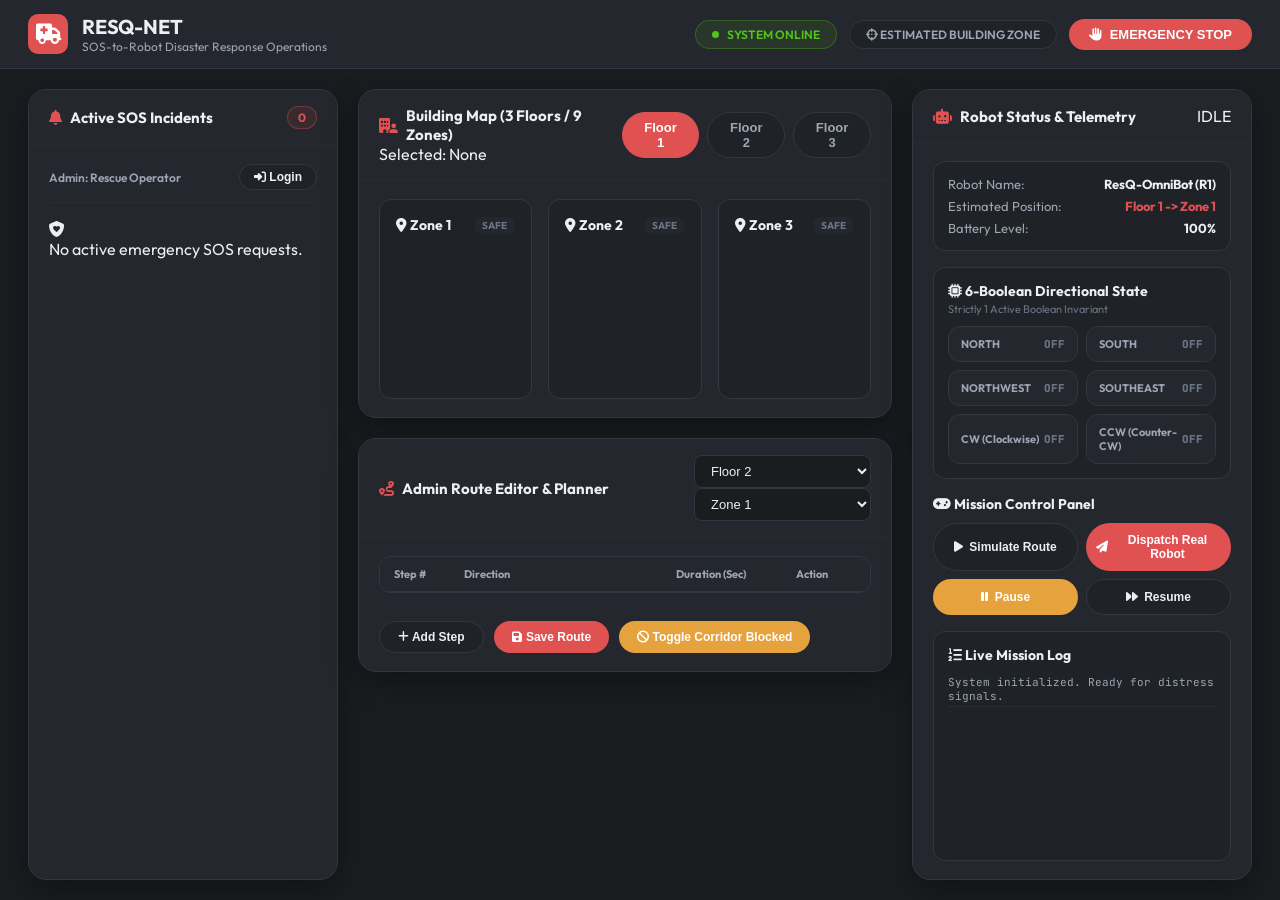
==== dashboard/index.html @ 4708c091 "Initial production deployment" ====
<!DOCTYPE html>
<html lang="en">
<head>
    <meta charset="UTF-8">
    <meta name="viewport" content="width=device-width, initial-scale=1.0">
    <title>RESQ-NET | Disaster Response Control Center</title>
    <!-- Google Fonts -->
    <link rel="preconnect" href="https://fonts.googleapis.com">
    <link rel="preconnect" href="https://fonts.gstatic.com" crossorigin>
    <link href="https://fonts.googleapis.com/css2?family=Outfit:wght@400;500;600;700;800&family=JetBrains+Mono:wght@500;700&display=swap" rel="stylesheet">
    <!-- FontAwesome Icons -->
    <link rel="stylesheet" href="https://cdnjs.cloudflare.com/ajax/libs/font-awesome/6.4.0/css/all.min.css">
    <link rel="stylesheet" href="style.css">
</head>
<body>
    <!-- HEADER -->
    <header class="app-header">
        <div class="brand">
            <div class="brand-icon"><i class="fa-solid fa-truck-medical"></i></div>
            <div>
                <h1>RESQ-NET</h1>
                <p class="subtitle">SOS-to-Robot Disaster Response Operations</p>
            </div>
        </div>

        <div class="header-status">
            <div class="status-badge" id="serverStatusBadge">
                <span class="pulse-dot"></span>
                <span>SYSTEM ONLINE</span>
            </div>
            <div class="mode-badge">
                <i class="fa-solid fa-crosshairs"></i> ESTIMATED BUILDING ZONE
            </div>
            <button class="btn-emergency-stop" id="btnEmergencyStop">
                <i class="fa-solid fa-hand-paper"></i> EMERGENCY STOP
            </button>
        </div>
    </header>

    <!-- MAIN CONTROL CENTER CONTAINER -->
    <main class="dashboard-grid">
        
        <!-- LEFT PANEL: SOS INCIDENTS & PRIORITY RANKING -->
        <section class="card panel-incidents">
            <div class="card-header">
                <h2><i class="fa-solid fa-bell"></i> Active SOS Incidents</h2>
                <span class="counter-badge" id="incidentCount">0</span>
            </div>
            <div class="card-body">
                <!-- Admin Auth Bar -->
                <div class="auth-bar" id="authBar">
                    <span id="userRoleBadge" class="user-role-badge">Admin: Rescue Operator</span>
                    <button class="btn-sm" id="btnLoginModal"><i class="fa-solid fa-right-to-bracket"></i> Login</button>
                </div>

                <div class="incidents-list" id="incidentsList">
                    <div class="empty-state">
                        <i class="fa-solid fa-shield-heart"></i>
                        <p>No active emergency SOS requests.</p>
                    </div>
                </div>
            </div>
        </section>

        <!-- CENTER PANEL: 3-FLOOR BUILDING MAP & ROUTE EDITOR -->
        <section class="panel-center">
            
            <!-- 3-FLOOR MAP VISUALIZER -->
            <div class="card card-map">
                <div class="card-header map-header">
                    <div class="map-title">
                        <h2><i class="fa-solid fa-building-user"></i> Building Map (3 Floors / 9 Zones)</h2>
                        <span class="active-incident-label" id="activeIncidentLabel">Selected: None</span>
                    </div>
                    
                    <!-- Floor Switcher Tabs -->
                    <div class="floor-tabs" id="floorTabs">
                        <button class="tab-btn active" data-floor="Floor 1">Floor 1</button>
                        <button class="tab-btn" data-floor="Floor 2">Floor 2</button>
                        <button class="tab-btn" data-floor="Floor 3">Floor 3</button>
                    </div>
                </div>

                <div class="card-body map-body">
                    <!-- 3-Zone Floor Grid -->
                    <div class="floor-grid" id="floorGrid">
                        <!-- Zone 1 -->
                        <div class="zone-card" id="zone-1" data-zone="Zone 1">
                            <div class="zone-header">
                                <span class="zone-name"><i class="fa-solid fa-location-dot"></i> Zone 1</span>
                                <span class="zone-status-tag" id="zone-1-tag">SAFE</span>
                            </div>
                            <div class="zone-content">
                                <div class="target-marker" id="zone-1-target" style="display:none;">
                                    <i class="fa-solid fa-user-injured"></i> Victim Here
                                </div>
                                <div class="robot-marker" id="zone-1-robot" style="display:none;">
                                    <i class="fa-solid fa-robot"></i> Robot (Estimated)
                                </div>
                            </div>
                        </div>

                        <!-- Zone 2 -->
                        <div class="zone-card" id="zone-2" data-zone="Zone 2">
                            <div class="zone-header">
                                <span class="zone-name"><i class="fa-solid fa-location-dot"></i> Zone 2</span>
                                <span class="zone-status-tag" id="zone-2-tag">SAFE</span>
                            </div>
                            <div class="zone-content">
                                <div class="target-marker" id="zone-2-target" style="display:none;">
                                    <i class="fa-solid fa-user-injured"></i> Victim Here
                                </div>
                                <div class="robot-marker" id="zone-2-robot" style="display:none;">
                                    <i class="fa-solid fa-robot"></i> Robot (Estimated)
                                </div>
                            </div>
                        </div>

                        <!-- Zone 3 -->
                        <div class="zone-card" id="zone-3" data-zone="Zone 3">
                            <div class="zone-header">
                                <span class="zone-name"><i class="fa-solid fa-location-dot"></i> Zone 3</span>
                                <span class="zone-status-tag" id="zone-3-tag">SAFE</span>
                            </div>
                            <div class="zone-content">
                                <div class="target-marker" id="zone-3-target" style="display:none;">
                                    <i class="fa-solid fa-user-injured"></i> Victim Here
                                </div>
                                <div class="robot-marker" id="zone-3-robot" style="display:none;">
                                    <i class="fa-solid fa-robot"></i> Robot (Estimated)
                                </div>
                            </div>
                        </div>
                    </div>

                    <!-- Digital Preview Simulation Bar -->
                    <div class="simulation-preview-bar" id="simPreviewBar" style="display:none;">
                        <div class="sim-header">
                            <span><i class="fa-solid fa-laptop-code"></i> SOFTWARE DIGITAL SIMULATOR</span>
                            <span id="simStepText">Step 0 / 0</span>
                        </div>
                        <div class="progress-track">
                            <div class="progress-fill" id="simProgressFill" style="width: 0%;"></div>
                        </div>
                    </div>
                </div>
            </div>

            <!-- ADMIN ROUTE EDITOR -->
            <div class="card card-route-editor">
                <div class="card-header">
                    <h2><i class="fa-solid fa-route"></i> Admin Route Editor & Planner</h2>
                    <div class="editor-controls">
                        <select id="editorFloorSelect" class="form-select">
                            <option value="Floor 1">Floor 1</option>
                            <option value="Floor 2" selected>Floor 2</option>
                            <option value="Floor 3">Floor 3</option>
                        </select>
                        <select id="editorZoneSelect" class="form-select">
                            <option value="Zone 1" selected>Zone 1</option>
                            <option value="Zone 2">Zone 2</option>
                            <option value="Zone 3">Zone 3</option>
                        </select>
                    </div>
                </div>
                <div class="card-body">
                    <div class="steps-editor-table">
                        <div class="table-head">
                            <span>Step #</span>
                            <span>Direction</span>
                            <span>Duration (Sec)</span>
                            <span>Action</span>
                        </div>
                        <div class="table-body" id="routeStepsList">
                            <!-- Dynamic route steps populated by JS -->
                        </div>
                    </div>

                    <div class="editor-actions">
                        <button class="btn-secondary" id="btnAddStep"><i class="fa-solid fa-plus"></i> Add Step</button>
                        <button class="btn-primary" id="btnSaveRoute"><i class="fa-solid fa-floppy-disk"></i> Save Route</button>
                        <button class="btn-warning" id="btnToggleObstacle"><i class="fa-solid fa-ban"></i> Toggle Corridor Blocked</button>
                    </div>
                </div>
            </div>

        </section>

        <!-- RIGHT PANEL: ROBOT TELEMETRY & 6-BOOLEAN CONTROLLER -->
        <section class="card panel-robot">
            <div class="card-header">
                <h2><i class="fa-solid fa-robot"></i> Robot Status & Telemetry</h2>
                <span class="status-pill" id="robotStatusPill">IDLE</span>
            </div>
            <div class="card-body">
                
                <!-- Robot Overview info -->
                <div class="robot-info-box">
                    <div class="info-row">
                        <span class="info-label">Robot Name:</span>
                        <span class="info-val" id="robotNameVal">ResQ-OmniBot (R1)</span>
                    </div>
                    <div class="info-row">
                        <span class="info-label">Estimated Position:</span>
                        <span class="info-val highlight" id="robotPositionVal">Floor 1 -> Zone 1</span>
                    </div>
                    <div class="info-row">
                        <span class="info-label">Battery Level:</span>
                        <span class="info-val" id="robotBatteryVal">100%</span>
                    </div>
                </div>

                <!-- 6-BOOLEAN DIRECTIONAL MONITOR -->
                <div class="boolean-monitor-box">
                    <h3><i class="fa-solid fa-microchip"></i> 6-Boolean Directional State</h3>
                    <p class="section-note">Strictly 1 Active Boolean Invariant</p>
                    
                    <div class="boolean-grid">
                        <div class="bool-card" id="bool-north">
                            <span class="bool-title">NORTH</span>
                            <span class="bool-state">OFF</span>
                        </div>
                        <div class="bool-card" id="bool-south">
                            <span class="bool-title">SOUTH</span>
                            <span class="bool-state">OFF</span>
                        </div>
                        <div class="bool-card" id="bool-northwest">
                            <span class="bool-title">NORTHWEST</span>
                            <span class="bool-state">OFF</span>
                        </div>
                        <div class="bool-card" id="bool-southeast">
                            <span class="bool-title">SOUTHEAST</span>
                            <span class="bool-state">OFF</span>
                        </div>
                        <div class="bool-card" id="bool-cw">
                            <span class="bool-title">CW (Clockwise)</span>
                            <span class="bool-state">OFF</span>
                        </div>
                        <div class="bool-card" id="bool-ccw">
                            <span class="bool-title">CCW (Counter-CW)</span>
                            <span class="bool-state">OFF</span>
                        </div>
                    </div>
                </div>

                <!-- MISSION DISPATCH CONTROLS -->
                <div class="mission-controls-box">
                    <h3><i class="fa-solid fa-gamepad"></i> Mission Control Panel</h3>
                    <div class="control-buttons-grid">
                        <button class="btn-control btn-sim" id="btnSimulateRoute">
                            <i class="fa-solid fa-play"></i> Simulate Route
                        </button>
                        <button class="btn-control btn-dispatch" id="btnDispatchRobot">
                            <i class="fa-solid fa-paper-plane"></i> Dispatch Real Robot
                        </button>
                        <button class="btn-control btn-pause" id="btnPauseMission">
                            <i class="fa-solid fa-pause"></i> Pause
                        </button>
                        <button class="btn-control btn-resume" id="btnResumeMission">
                            <i class="fa-solid fa-forward"></i> Resume
                        </button>
                    </div>
                </div>

                <!-- LIVE EVENT LOG -->
                <div class="logs-box">
                    <h3><i class="fa-solid fa-list-ol"></i> Live Mission Log</h3>
                    <div class="log-entries" id="logEntries">
                        <div class="log-line">System initialized. Ready for distress signals.</div>
                    </div>
                </div>

            </div>
        </section>

    </main>

    <!-- LOGIN MODAL -->
    <div class="modal-overlay" id="loginModal" style="display: none;">
        <div class="modal-card">
            <div class="modal-header">
                <h3><i class="fa-solid fa-lock"></i> Rescue Operator Login</h3>
                <button class="btn-close" id="btnCloseModal">&times;</button>
            </div>
            <div class="modal-body">
                <form id="loginForm">
                    <div class="form-group">
                        <label>Username</label>
                        <input type="text" id="loginUsername" class="form-control" value="admin1" required>
                    </div>
                    <div class="form-group">
                        <label>Password</label>
                        <input type="password" id="loginPassword" class="form-control" value="admin123" required>
                    </div>
                    <button type="submit" class="btn-primary btn-full"><i class="fa-solid fa-right-to-bracket"></i> Login as Admin</button>
                </form>
            </div>
        </div>
    </div>

    <script src="app.js"></script>
</body>
</html>
---- dashboard/style.css ----
/* RESQ-NET Soft Dark & Muted Rose Theme */
:root {
    --bg-main: #1A1C20;
    --bg-card: #24272D;
    --bg-card-elevated: #2B2E35;
    --bg-item: #1F2227;
    --bg-item-hover: #282B32;
    
    --border-color: #333740;
    --border-subtle: #2A2D34;
    
    --text-primary: #ECEFF4;
    --text-secondary: #9DA5B4;
    --text-muted: #6C7585;
    
    /* SOFT MUTED ROSE / RED ACCENT (No bright harsh glare) */
    --accent-red: #E05252;
    --accent-red-hover: #C94444;
    --accent-red-tint: rgba(224, 82, 82, 0.10);
    --accent-red-border: rgba(224, 82, 82, 0.35);
    
    /* SOFT MUTED SAGE GREEN */
    --soft-green: #52C41A;
    --soft-green-tint: rgba(82, 196, 26, 0.10);
    --soft-green-border: rgba(82, 196, 26, 0.3);
    
    /* SOFT AMBER */
    --soft-amber: #E6A23C;
    --soft-amber-tint: rgba(230, 162, 60, 0.10);
    
    --radius-pill: 30px;
    --radius-lg: 18px;
    --radius-md: 12px;
    --radius-sm: 8px;
    
    --shadow-card: 0 10px 30px rgba(0, 0, 0, 0.35);
    --shadow-item: 0 4px 12px rgba(0, 0, 0, 0.2);
    --font-main: 'Outfit', -apple-system, sans-serif;
    --font-code: 'JetBrains Mono', monospace;
}

* {
    box-sizing: border-box;
    margin: 0;
    padding: 0;
}

body {
    font-family: var(--font-main);
    background-color: var(--bg-main);
    color: var(--text-primary);
    min-height: 100vh;
    display: flex;
    flex-direction: column;
}

/* HEADER */
.app-header {
    background: var(--bg-card);
    border-bottom: 1px solid var(--border-color);
    padding: 14px 28px;
    display: flex;
    justify-content: space-between;
    align-items: center;
}

.brand {
    display: flex;
    align-items: center;
    gap: 14px;
}

.brand-icon {
    width: 40px;
    height: 40px;
    background: var(--accent-red);
    border-radius: 10px;
    display: flex;
    align-items: center;
    justify-content: center;
    font-size: 20px;
    color: #FFFFFF;
}

.brand h1 {
    font-size: 20px;
    font-weight: 700;
    color: var(--text-primary);
    letter-spacing: -0.2px;
}

.brand .subtitle {
    font-size: 12px;
    color: var(--text-secondary);
}

.header-status {
    display: flex;
    align-items: center;
    gap: 12px;
}

.status-badge {
    display: flex;
    align-items: center;
    gap: 8px;
    font-size: 12px;
    font-weight: 600;
    padding: 6px 16px;
    border-radius: var(--radius-pill);
    background: var(--soft-green-tint);
    color: var(--soft-green);
    border: 1px solid var(--soft-green-border);
}

.pulse-dot {
    width: 7px;
    height: 7px;
    background-color: var(--soft-green);
    border-radius: 50%;
}

.mode-badge {
    font-size: 12px;
    font-weight: 600;
    padding: 6px 16px;
    border-radius: var(--radius-pill);
    background: var(--bg-item);
    color: var(--text-secondary);
    border: 1px solid var(--border-color);
}

.btn-emergency-stop {
    background: var(--accent-red);
    color: #FFFFFF;
    border: none;
    padding: 8px 20px;
    border-radius: var(--radius-pill);
    font-weight: 700;
    font-size: 13px;
    cursor: pointer;
    display: flex;
    align-items: center;
    gap: 8px;
    transition: background 0.2s;
}

.btn-emergency-stop:hover {
    background: var(--accent-red-hover);
}

/* MAIN DASHBOARD GRID */
.dashboard-grid {
    display: grid;
    grid-template-columns: 310px 1fr 340px;
    gap: 20px;
    padding: 20px 28px;
    flex: 1;
}

/* CARDS COMMON */
.card {
    background-color: var(--bg-card);
    border: 1px solid var(--border-color);
    border-radius: var(--radius-lg);
    display: flex;
    flex-direction: column;
    overflow: hidden;
    box-shadow: var(--shadow-card);
}

.card-header {
    padding: 16px 20px;
    background: var(--bg-card);
    border-bottom: 1px solid var(--border-subtle);
    display: flex;
    justify-content: space-between;
    align-items: center;
}

.card-header h2 {
    font-size: 15px;
    font-weight: 700;
    color: var(--text-primary);
    display: flex;
    align-items: center;
    gap: 8px;
}

.card-header h2 i {
    color: var(--accent-red);
}

.card-body {
    padding: 18px 20px;
    flex: 1;
    display: flex;
    flex-direction: column;
    gap: 16px;
    overflow-y: auto;
}

.counter-badge {
    background: var(--accent-red-tint);
    color: var(--accent-red);
    font-size: 12px;
    font-weight: 700;
    padding: 3px 10px;
    border-radius: var(--radius-pill);
    border: 1px solid var(--accent-red-border);
}

/* LEFT PANEL: INCIDENTS */
.auth-bar {
    display: flex;
    justify-content: space-between;
    align-items: center;
    padding-bottom: 12px;
    border-bottom: 1px solid var(--border-subtle);
}

.user-role-badge {
    font-size: 12px;
    color: var(--text-secondary);
    font-weight: 600;
}

.btn-sm {
    background: var(--bg-item);
    color: var(--text-primary);
    border: 1px solid var(--border-color);
    padding: 5px 14px;
    border-radius: var(--radius-pill);
    font-size: 12px;
    font-weight: 600;
    cursor: pointer;
}

.btn-sm:hover {
    background: var(--bg-card-elevated);
}

.incidents-list {
    display: flex;
    flex-direction: column;
    gap: 10px;
}

/* SOFT INCIDENT ITEM SELECTION */
.incident-item {
    background: var(--bg-item);
    border: 1px solid var(--border-color);
    border-radius: var(--radius-md);
    padding: 14px;
    cursor: pointer;
    transition: all 0.2s;
}

.incident-item:hover, .incident-item.selected {
    border-color: var(--accent-red);
    background: var(--accent-red-tint);
}

.incident-top {
    display: flex;
    justify-content: space-between;
    align-items: center;
    margin-bottom: 6px;
}

.incident-id {
    font-family: var(--font-code);
    font-size: 13px;
    font-weight: 700;
    color: var(--accent-red);
}

.urgency-badge {
    font-size: 10px;
    font-weight: 700;
    padding: 2px 8px;
    border-radius: var(--radius-pill);
}

.urgency-CRITICAL { background: var(--accent-red-tint); color: var(--accent-red); border: 1px solid var(--accent-red-border); }
.urgency-HIGH { background: var(--soft-amber-tint); color: var(--soft-amber); border: 1px solid rgba(230, 162, 60, 0.3); }
.urgency-MEDIUM { background: var(--bg-item); color: var(--text-secondary); border: 1px solid var(--border-color); }
.urgency-LOW { background: var(--bg-item); color: var(--text-muted); border: 1px solid var(--border-subtle); }

.incident-loc {
    font-size: 13px;
    font-weight: 700;
    color: var(--text-primary);
    margin-bottom: 4px;
}

.incident-reason {
    font-size: 12px;
    color: var(--text-secondary);
    line-height: 1.4;
}

/* CENTER PANEL */
.panel-center {
    display: flex;
    flex-direction: column;
    gap: 20px;
}

.floor-tabs {
    display: flex;
    gap: 8px;
}

.tab-btn {
    background: var(--bg-item);
    border: 1px solid var(--border-color);
    color: var(--text-secondary);
    padding: 7px 18px;
    border-radius: var(--radius-pill);
    font-weight: 600;
    font-size: 13px;
    cursor: pointer;
    transition: all 0.2s;
}

.tab-btn.active {
    background: var(--accent-red);
    color: #FFFFFF;
    border-color: var(--accent-red);
}

/* 3-ZONE FLOOR GRID */
.floor-grid {
    display: grid;
    grid-template-columns: repeat(3, 1fr);
    gap: 16px;
    min-height: 200px;
}

.zone-card {
    background: var(--bg-item);
    border: 1px solid var(--border-color);
    border-radius: var(--radius-md);
    padding: 16px;
    display: flex;
    flex-direction: column;
    position: relative;
    transition: all 0.2s;
}

/* SOFT MUTED SELECTION FOR ZONES */
.zone-card.has-victim {
    border: 1px solid var(--accent-red);
    background: var(--accent-red-tint);
}

.zone-card.has-robot {
    border: 1px solid var(--soft-green);
    background: var(--soft-green-tint);
}

.zone-header {
    display: flex;
    justify-content: space-between;
    align-items: center;
    margin-bottom: 12px;
}

.zone-name {
    font-weight: 700;
    font-size: 14px;
    color: var(--text-primary);
}

.zone-status-tag {
    font-size: 10px;
    font-weight: 700;
    padding: 2px 8px;
    border-radius: var(--radius-pill);
    background: var(--bg-card);
    color: var(--text-muted);
}

.zone-content {
    flex: 1;
    display: flex;
    flex-direction: column;
    gap: 8px;
    justify-content: center;
}

.target-marker {
    background: var(--accent-red-tint);
    color: var(--accent-red);
    border: 1px solid var(--accent-red-border);
    padding: 8px;
    border-radius: var(--radius-sm);
    font-size: 12px;
    font-weight: 700;
    text-align: center;
}

.robot-marker {
    background: var(--soft-green-tint);
    color: var(--soft-green);
    border: 1px solid var(--soft-green-border);
    padding: 8px;
    border-radius: var(--radius-sm);
    font-size: 12px;
    font-weight: 700;
    text-align: center;
}

/* ROUTE EDITOR TABLE */
.steps-editor-table {
    background: var(--bg-item);
    border: 1px solid var(--border-color);
    border-radius: var(--radius-md);
    overflow: hidden;
}

.table-head {
    display: grid;
    grid-template-columns: 70px 1fr 120px 60px;
    background: var(--bg-card);
    padding: 10px 14px;
    font-size: 11px;
    font-weight: 700;
    color: var(--text-secondary);
    border-bottom: 1px solid var(--border-color);
}

.table-body {
    display: flex;
    flex-direction: column;
}

.step-row {
    display: grid;
    grid-template-columns: 70px 1fr 120px 60px;
    padding: 8px 14px;
    align-items: center;
    border-bottom: 1px solid var(--border-subtle);
    font-size: 13px;
}

.form-select, .form-control {
    background: var(--bg-main);
    border: 1px solid var(--border-color);
    color: var(--text-primary);
    padding: 7px 12px;
    border-radius: var(--radius-sm);
    font-size: 13px;
    width: 100%;
}

.editor-actions {
    display: flex;
    gap: 10px;
    margin-top: 12px;
}

.btn-primary {
    background: var(--accent-red);
    color: #FFFFFF;
    border: none;
    padding: 8px 18px;
    border-radius: var(--radius-pill);
    font-weight: 700;
    font-size: 12px;
    cursor: pointer;
}

.btn-secondary {
    background: var(--bg-item);
    color: var(--text-primary);
    border: 1px solid var(--border-color);
    padding: 8px 18px;
    border-radius: var(--radius-pill);
    font-weight: 600;
    font-size: 12px;
    cursor: pointer;
}

.btn-warning {
    background: var(--soft-amber);
    color: #FFFFFF;
    border: none;
    padding: 8px 18px;
    border-radius: var(--radius-pill);
    font-weight: 700;
    font-size: 12px;
    cursor: pointer;
}

/* RIGHT PANEL: 6-BOOLEAN MOTOR CONTROLLER */
.robot-info-box {
    background: var(--bg-item);
    border: 1px solid var(--border-color);
    border-radius: var(--radius-md);
    padding: 14px;
}

.info-row {
    display: flex;
    justify-content: space-between;
    font-size: 13px;
    margin-bottom: 6px;
}

.info-row:last-child { margin-bottom: 0; }
.info-label { color: var(--text-secondary); }
.info-val { font-weight: 700; color: var(--text-primary); }
.info-val.highlight { color: var(--accent-red); }

.boolean-monitor-box {
    background: var(--bg-item);
    border: 1px solid var(--border-color);
    border-radius: var(--radius-md);
    padding: 14px;
}

.boolean-monitor-box h3 {
    font-size: 14px;
    color: var(--text-primary);
    margin-bottom: 2px;
}

.section-note {
    font-size: 11px;
    color: var(--text-muted);
    margin-bottom: 10px;
}

.boolean-grid {
    display: grid;
    grid-template-columns: repeat(2, 1fr);
    gap: 8px;
}

/* SOFT MUTED 6-BOOLEAN CARDS */
.bool-card {
    background: var(--bg-card);
    border: 1px solid var(--border-color);
    padding: 10px 12px;
    border-radius: var(--radius-md);
    display: flex;
    justify-content: space-between;
    align-items: center;
    transition: all 0.2s;
}

.bool-card.active {
    background: var(--accent-red-tint);
    border-color: var(--accent-red-border);
}

.bool-title {
    font-size: 11px;
    font-weight: 700;
    color: var(--text-secondary);
}

.bool-card.active .bool-title {
    color: var(--accent-red);
}

.bool-state {
    font-family: var(--font-code);
    font-size: 11px;
    font-weight: 800;
    color: var(--text-muted);
}

.bool-card.active .bool-state {
    color: var(--accent-red);
}

/* MISSION CONTROLS */
.mission-controls-box h3 {
    font-size: 14px;
    margin-bottom: 10px;
}

.control-buttons-grid {
    display: grid;
    grid-template-columns: repeat(2, 1fr);
    gap: 8px;
}

.btn-control {
    border: none;
    padding: 10px;
    border-radius: var(--radius-pill);
    font-weight: 700;
    font-size: 12px;
    cursor: pointer;
    display: flex;
    align-items: center;
    justify-content: center;
    gap: 6px;
    transition: all 0.2s;
}

.btn-sim { background: var(--bg-item); color: var(--text-primary); border: 1px solid var(--border-color); }
.btn-dispatch { background: var(--accent-red); color: #FFFFFF; }
.btn-pause { background: var(--soft-amber); color: #FFFFFF; }
.btn-resume { background: var(--bg-item); color: var(--text-primary); border: 1px solid var(--border-color); }

/* LOGS BOX */
.logs-box {
    background: var(--bg-item);
    border: 1px solid var(--border-color);
    border-radius: var(--radius-md);
    padding: 14px;
    flex: 1;
    display: flex;
    flex-direction: column;
}

.logs-box h3 {
    font-size: 14px;
    margin-bottom: 8px;
}

.log-entries {
    font-family: var(--font-code);
    font-size: 11px;
    color: var(--text-secondary);
    display: flex;
    flex-direction: column;
    gap: 4px;
    max-height: 120px;
    overflow-y: auto;
}

.log-line {
    padding: 3px 0;
    border-bottom: 1px solid var(--border-subtle);
}

/* MODAL OVERLAY */
.modal-overlay {
    position: fixed;
    top: 0; left: 0; right: 0; bottom: 0;
    background: rgba(0, 0, 0, 0.6);
    backdrop-filter: blur(4px);
    display: flex;
    align-items: center;
    justify-content: center;
    z-index: 999;
}

.modal-card {
    background: var(--bg-card);
    border: 1px solid var(--border-color);
    border-radius: var(--radius-lg);
    width: 360px;
    overflow: hidden;
    box-shadow: var(--shadow-card);
}

.modal-header {
    padding: 16px 20px;
    background: var(--bg-card);
    border-bottom: 1px solid var(--border-color);
    display: flex;
    justify-content: space-between;
    align-items: center;
}

.modal-body { padding: 20px; }
.form-group { margin-bottom: 14px; }
.form-group label { display: block; font-size: 12px; margin-bottom: 6px; color: var(--text-secondary); font-weight: 600; }
.btn-full { width: 100%; padding: 10px; margin-top: 10px; }
.btn-close { background: none; border: none; color: var(--text-muted); font-size: 22px; cursor: pointer; }
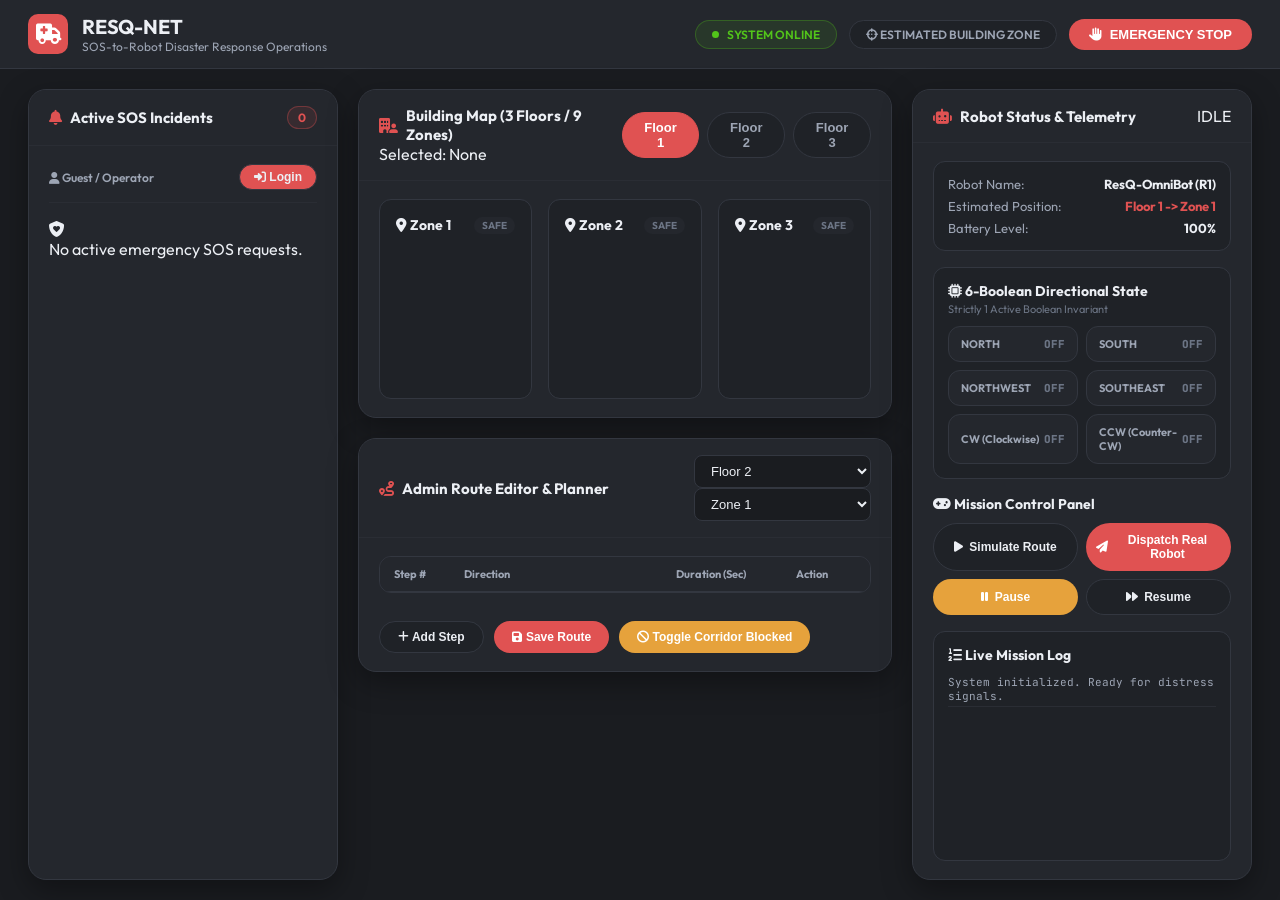
==== commit 7fb4f606: "Perfect Admin Dashboard login modal, logout toggle, and auto-authentication" ====
--- a/dashboard/index.html
+++ b/dashboard/index.html
@@ -292,6 +292,7 @@
                         <label>Password</label>
                         <input type="password" id="loginPassword" class="form-control" value="admin123" required>
                     </div>
+                    <div id="loginError" style="color: #EF4444; font-size: 13px; margin-bottom: 12px; display: none;"></div>
                     <button type="submit" class="btn-primary btn-full"><i class="fa-solid fa-right-to-bracket"></i> Login as Admin</button>
                 </form>
             </div>
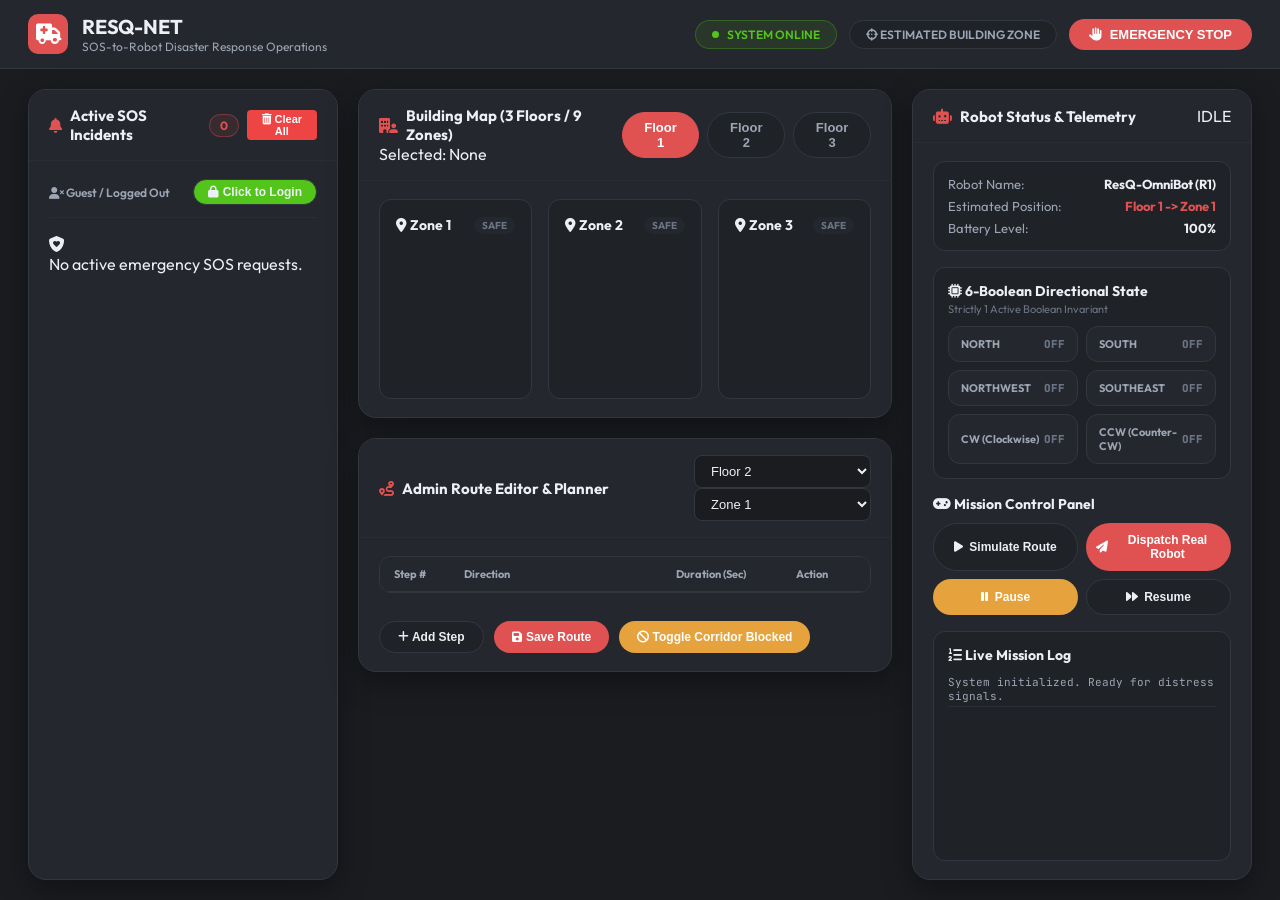
==== commit 5f5274be: "Add delete single & clear all SOS incident features, clarify admin auth status UI" ====
--- a/dashboard/index.html
+++ b/dashboard/index.html
@@ -44,7 +44,10 @@
         <section class="card panel-incidents">
             <div class="card-header">
                 <h2><i class="fa-solid fa-bell"></i> Active SOS Incidents</h2>
-                <span class="counter-badge" id="incidentCount">0</span>
+                <div style="display: flex; gap: 8px; align-items: center;">
+                    <span class="counter-badge" id="incidentCount">0</span>
+                    <button class="btn-sm" id="btnClearAllIncidents" title="Clear All Test Incidents" style="background:#EF4444; font-size:11px; padding:3px 8px; border:none; border-radius:4px; color:#fff; cursor:pointer;"><i class="fa-solid fa-trash-can"></i> Clear All</button>
+                </div>
             </div>
             <div class="card-body">
                 <!-- Admin Auth Bar -->
--- a/dashboard/style.css
+++ b/dashboard/style.css
@@ -300,6 +300,22 @@
     line-height: 1.4;
 }
 
+.btn-delete-inc {
+    background: transparent;
+    border: none;
+    color: var(--text-muted);
+    font-size: 11px;
+    padding: 2px 6px;
+    cursor: pointer;
+    border-radius: 4px;
+    transition: all 0.2s;
+}
+
+.btn-delete-inc:hover {
+    color: #EF4444;
+    background: rgba(239, 68, 68, 0.15);
+}
+
 /* CENTER PANEL */
 .panel-center {
     display: flex;
